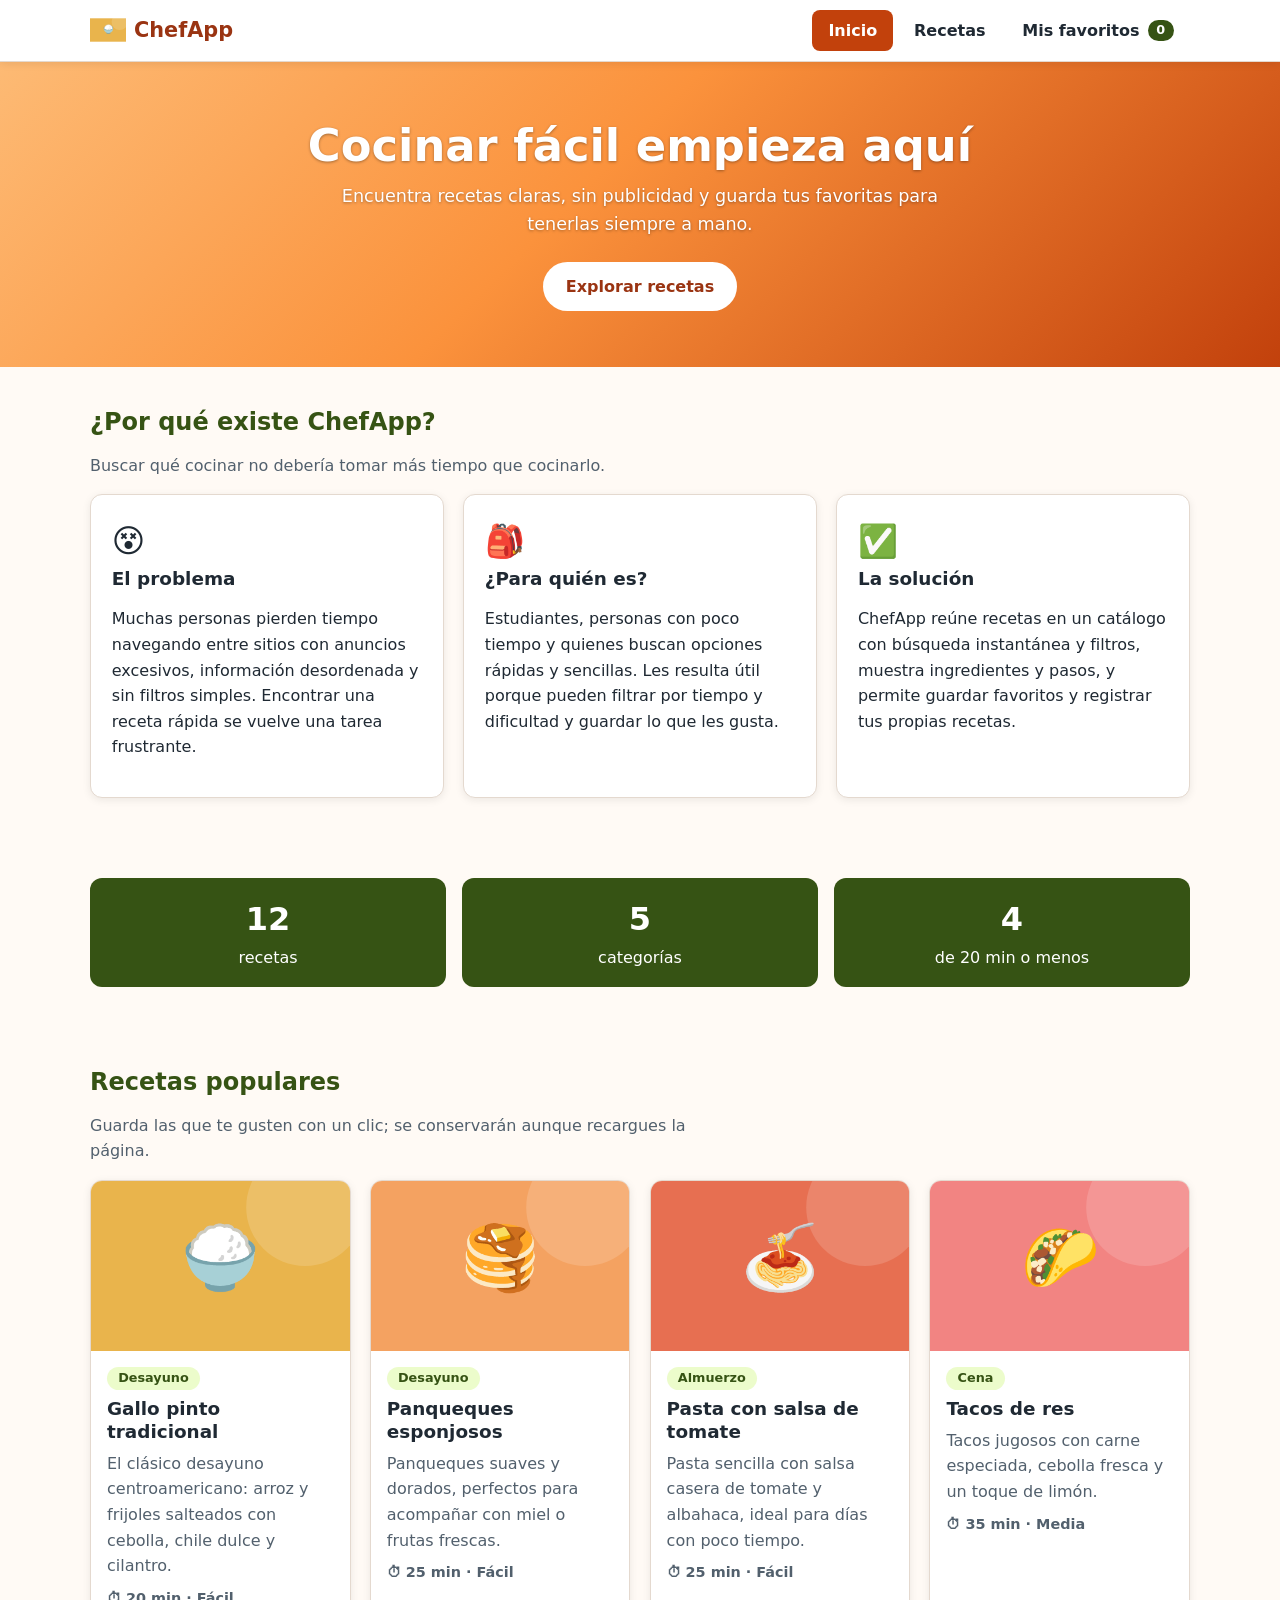
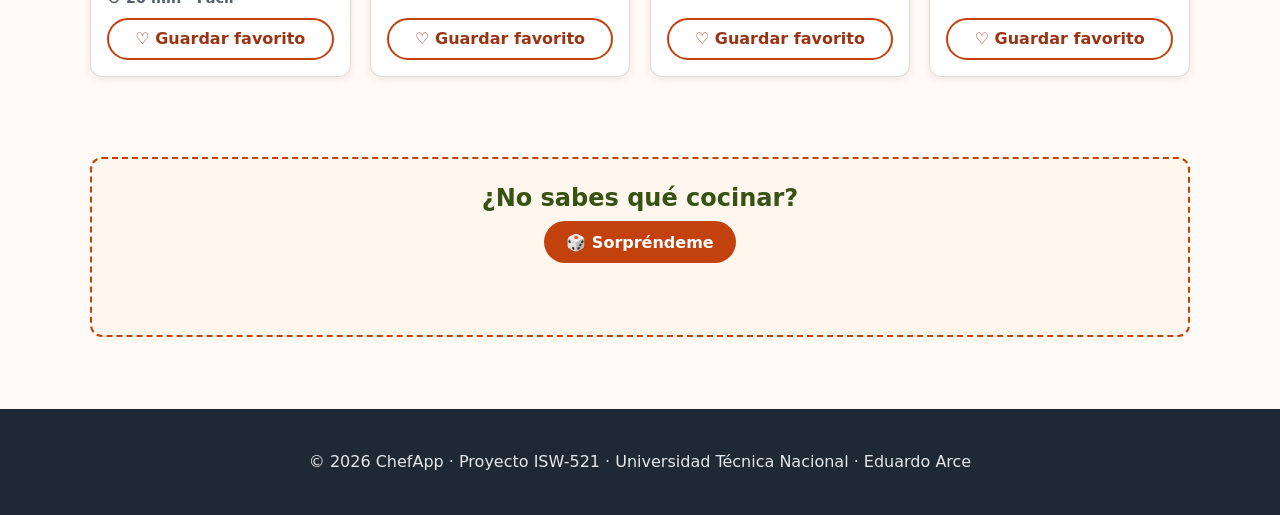
==== index.html @ 37026cea "Add favorites page and recipe catalog assets Co-authored-by: Copilot <223556219+Copilot@users.norepl" ====
<!DOCTYPE html>
<html lang="es">
<head>
  <meta charset="UTF-8">
  <meta name="viewport" content="width=device-width, initial-scale=1.0">
  <meta name="description" content="ChefApp: busca, filtra y guarda tus recetas favoritas en un solo lugar.">
  <title>ChefApp | Inicio</title>
  <link rel="stylesheet" href="css/styles.css">
</head>
<body>

  <!-- ENCABEZADO + NAVEGACIÓN (idéntico en las 3 páginas) -->
  <header class="encabezado">
    <div class="contenedor encabezado__barra">
      <a href="index.html" class="logo">
        <img src="assets/imagenes/gallo-pinto.svg" alt="Logo de ChefApp">
        ChefApp
      </a>
      <button type="button" id="menu-boton" class="menu-boton"
              aria-label="Abrir menú de navegación" aria-expanded="false" aria-controls="menu-principal">☰</button>
      <nav aria-label="Navegación principal" class="nav-envoltorio">
        <ul id="menu-principal" class="menu">
          <li><a href="index.html" aria-current="page" class="activo">Inicio</a></li>
          <li><a href="recetas.html">Recetas</a></li>
          <li><a href="favoritos.html">Mis favoritos <span class="insignia" id="contador-favoritos">0</span></a></li>
        </ul>
      </nav>
    </div>
  </header>

  <main>
    <!-- HERO -->
    <section class="hero" aria-labelledby="titulo-hero">
      <div class="contenedor">
        <h1 id="titulo-hero">Cocinar fácil empieza aquí</h1>
        <p>Encuentra recetas claras, sin publicidad y guarda tus favoritas para tenerlas siempre a mano.</p>
        <a href="recetas.html" class="btn">Explorar recetas</a>
      </div>
    </section>

    <!-- PROBLEMA, PÚBLICO Y SOLUCIÓN -->
    <section class="seccion contenedor" aria-labelledby="titulo-info">
      <h2 id="titulo-info">¿Por qué existe ChefApp?</h2>
      <p class="seccion__intro">Buscar qué cocinar no debería tomar más tiempo que cocinarlo.</p>
      <div class="rejilla rejilla--info">
        <article class="info">
          <div class="info__icono" aria-hidden="true">😵</div>
          <h3>El problema</h3>
          <p>Muchas personas pierden tiempo navegando entre sitios con anuncios excesivos, información
             desordenada y sin filtros simples. Encontrar una receta rápida se vuelve una tarea frustrante.</p>
        </article>
        <article class="info">
          <div class="info__icono" aria-hidden="true">🎒</div>
          <h3>¿Para quién es?</h3>
          <p>Estudiantes, personas con poco tiempo y quienes buscan opciones rápidas y sencillas.
             Les resulta útil porque pueden filtrar por tiempo y dificultad y guardar lo que les gusta.</p>
        </article>
        <article class="info">
          <div class="info__icono" aria-hidden="true">✅</div>
          <h3>La solución</h3>
          <p>ChefApp reúne recetas en un catálogo con búsqueda instantánea y filtros, muestra ingredientes
             y pasos, y permite guardar favoritos y registrar tus propias recetas.</p>
        </article>
      </div>
    </section>

    <!-- ESTADÍSTICAS (calculadas con JS desde el JSON) -->
    <section class="seccion contenedor" aria-label="Estadísticas del catálogo">
      <div class="estadisticas">
        <div class="estadistica"><strong id="stat-total">–</strong> recetas</div>
        <div class="estadistica"><strong id="stat-categorias">–</strong> categorías</div>
        <div class="estadistica"><strong id="stat-rapidas">–</strong> de 20 min o menos</div>
      </div>
    </section>

    <!-- RECETAS DESTACADAS (se generan desde recetas.json) -->
    <section class="seccion contenedor" aria-labelledby="titulo-destacadas">
      <h2 id="titulo-destacadas">Recetas populares</h2>
      <p class="seccion__intro">Guarda las que te gusten con un clic; se conservarán aunque recargues la página.</p>
      <div id="destacadas" class="rejilla rejilla--destacadas" aria-live="polite">
        <p class="mensaje mensaje--vacio">Cargando recetas…</p>
      </div>
    </section>

    <!-- INTERACCIÓN: ¿QUÉ COCINO HOY? -->
    <section class="seccion contenedor" aria-labelledby="titulo-azar">
      <div class="azar">
        <h2 id="titulo-azar">¿No sabes qué cocinar?</h2>
        <button type="button" id="btn-azar" class="btn">🎲 Sorpréndeme</button>
        <div id="resultado-azar" aria-live="polite"></div>
      </div>
    </section>
  </main>

  <!-- PIE DE PÁGINA -->
  <footer class="pie">
    <div class="contenedor">
      <p>© 2026 ChefApp · Proyecto ISW-521 · Universidad Técnica Nacional · Eduardo Arce</p>
    </div>
  </footer>

  <!-- Orden importante: storage.js primero, porque app.js lo usa -->
  <script src="js/storage.js"></script>
  <script src="js/app.js"></script>
</body>
</html>
---- css/styles.css ----
/* =====================================================
   styles.css — Estilos globales de ChefApp
   Mobile-first: el diseño base es para celular y se
   amplía con media queries para tablet y escritorio.
   ===================================================== */

/* ---------- 1. Variables (identidad visual única) ---------- */
:root {
  --color-primario: #c2410c;      /* naranja quemado: contraste AA con texto blanco */
  --color-primario-oscuro: #9a3412;
  --color-secundario: #365314;    /* verde oliva */
  --color-fondo: #fffaf5;
  --color-superficie: #ffffff;
  --color-texto: #1f2933;
  --color-texto-suave: #52606d;
  --color-borde: #e4d9cf;
  --color-exito: #166534;
  --color-error: #b91c1c;
  --color-aviso: #92400e;
  --radio: 12px;
  --sombra: 0 2px 8px rgba(0, 0, 0, 0.08);
  --fuente: "Segoe UI", system-ui, -apple-system, Roboto, Arial, sans-serif;
}

/* ---------- 2. Reset y base ---------- */
*, *::before, *::after { box-sizing: border-box; }
body {
  margin: 0;
  font-family: var(--fuente);
  color: var(--color-texto);
  background: var(--color-fondo);
  line-height: 1.6;
  display: flex;
  flex-direction: column;
  min-height: 100vh;       /* el footer queda abajo aunque haya poco contenido */
}
main { flex: 1; }
img { max-width: 100%; display: block; }
h1, h2, h3 { line-height: 1.25; margin: 0 0 0.5rem; }
h1 { font-size: 2rem; }
h2 { font-size: 1.5rem; color: var(--color-secundario); }
h3 { font-size: 1.15rem; }
a { color: var(--color-primario-oscuro); }
:focus-visible { outline: 3px solid #1d4ed8; outline-offset: 2px; } /* accesibilidad teclado */

.contenedor { width: min(1100px, 92%); margin-inline: auto; }
.seccion { padding: 2.5rem 0; }
.seccion__intro { color: var(--color-texto-suave); max-width: 60ch; }

/* ---------- 3. Header y navegación ---------- */
.encabezado {
  position: sticky; top: 0; z-index: 50;   /* siempre visible */
  background: var(--color-superficie);
  border-bottom: 1px solid var(--color-borde);
  box-shadow: var(--sombra);
}
.encabezado__barra {
  display: flex; align-items: center; justify-content: space-between;
  padding: 0.6rem 0; flex-wrap: wrap; gap: 0.5rem;
}
.logo { display: flex; align-items: center; gap: 0.5rem; text-decoration: none;
        font-weight: 700; font-size: 1.3rem; color: var(--color-primario-oscuro); }
.logo img { width: 36px; height: 36px; }

.menu-boton {
  background: none; border: 2px solid var(--color-borde); border-radius: 8px;
  font-size: 1.3rem; padding: 0.2rem 0.6rem; cursor: pointer;
}
.nav-envoltorio { width: 100%; }
.menu { display: none; width: 100%; list-style: none; margin: 0; padding: 0; }
.menu.abierto { display: block; }
.menu a {
  display: flex; justify-content: space-between; align-items: center; gap: 0.5rem;
  padding: 0.7rem 0.5rem; text-decoration: none; color: var(--color-texto);
  border-radius: 8px; font-weight: 600;
}
.menu a:hover { background: #fdeee3; }
.menu a.activo { background: var(--color-primario); color: #fff; }  /* página activa */
.insignia {
  background: var(--color-secundario); color: #fff; border-radius: 999px;
  padding: 0 0.55rem; font-size: 0.8rem;
}

/* ---------- 4. Botones ---------- */
.btn {
  display: inline-block; border: 2px solid transparent; border-radius: 999px;
  padding: 0.6rem 1.3rem; font-size: 1rem; font-weight: 700; cursor: pointer;
  text-decoration: none; text-align: center; font-family: inherit;
  background: var(--color-primario); color: #fff;
  transition: background 0.2s, transform 0.1s;
}
.btn:hover { background: var(--color-primario-oscuro); }
.btn:active { transform: scale(0.97); }
.btn--secundario { background: transparent; color: var(--color-primario-oscuro); border-color: var(--color-primario); }
.btn--secundario:hover { background: #fdeee3; }
.btn--peligro { background: var(--color-error); }
.btn--peligro:hover { background: #991b1b; }
.btn--fav { width: 100%; margin-top: 0.5rem; background: #fff; color: var(--color-primario-oscuro); border-color: var(--color-primario); }
.btn--fav.activo { background: var(--color-primario); color: #fff; }

/* ---------- 5. Hero ---------- */
.hero {
  background: linear-gradient(135deg, #fdba74 0%, #fb923c 45%, #c2410c 100%);
  color: #fff; padding: 3.5rem 0; text-align: center;
}
.hero h1 { font-size: 2.2rem; text-shadow: 0 1px 3px rgba(0,0,0,0.35); }
.hero p { max-width: 55ch; margin: 0.5rem auto 1.5rem; font-size: 1.1rem; text-shadow: 0 1px 3px rgba(0,0,0,0.35); }
.hero .btn { background: #fff; color: var(--color-primario-oscuro); }
.hero .btn:hover { background: #ffedd5; }

/* ---------- 6. Rejillas (Grid) y tarjetas ---------- */
.rejilla { display: grid; gap: 1.2rem; grid-template-columns: 1fr; }
.tarjeta {
  background: var(--color-superficie); border: 1px solid var(--color-borde);
  border-radius: var(--radio); overflow: hidden; box-shadow: var(--sombra);
  display: flex; flex-direction: column;
  transition: transform 0.2s, box-shadow 0.2s;
}
.tarjeta:hover { transform: translateY(-4px); box-shadow: 0 8px 18px rgba(0,0,0,0.12); }
.tarjeta img { width: 100%; height: 170px; object-fit: cover; }
.tarjeta__cuerpo { padding: 1rem; display: flex; flex-direction: column; flex: 1; }
.tarjeta__cuerpo p { margin: 0 0 0.5rem; color: var(--color-texto-suave); }
.tarjeta__meta { font-size: 0.9rem; font-weight: 600; }
.tarjeta__cuerpo .btn--fav { margin-top: auto; }
.etiqueta {
  align-self: flex-start; background: #ecfccb; color: var(--color-secundario);
  border-radius: 999px; padding: 0.1rem 0.7rem; font-size: 0.8rem; font-weight: 700; margin-bottom: 0.4rem;
}

/* Tarjetas de información (problema / público / solución) */
.info { background: var(--color-superficie); border: 1px solid var(--color-borde);
        border-radius: var(--radio); padding: 1.3rem; box-shadow: var(--sombra); }
.info__icono { font-size: 2rem; }

/* Estadísticas */
.estadisticas { display: grid; gap: 1rem; grid-template-columns: repeat(3, 1fr); text-align: center; }
.estadistica { background: var(--color-secundario); color: #fff; border-radius: var(--radio); padding: 1rem 0.5rem; }
.estadistica strong { display: block; font-size: 2rem; }

/* Bloque "¿Qué cocino hoy?" */
.azar { background: #fff7ed; border: 2px dashed var(--color-primario); border-radius: var(--radio);
        padding: 1.5rem; text-align: center; }
.azar #resultado-azar { margin-top: 1rem; min-height: 2rem; }

/* ---------- 7. Mensajes, formularios y toasts (se usarán en fases siguientes) ---------- */
.mensaje { padding: 0.8rem 1rem; border-radius: 8px; font-weight: 600; }
.mensaje--error { background: #fee2e2; color: var(--color-error); }
.mensaje--vacio { background: #f1f5f9; color: var(--color-texto-suave); text-align: center; }

label { display: block; font-weight: 600; margin-bottom: 0.25rem; }
input, select, textarea {
  width: 100%; padding: 0.6rem 0.8rem; font-size: 1rem; font-family: inherit;
  border: 2px solid var(--color-borde); border-radius: 8px; background: #fff;
}
input:focus, select:focus, textarea:focus { border-color: var(--color-primario); }
.campo { margin-bottom: 1rem; }
.campo__error { color: var(--color-error); font-size: 0.9rem; min-height: 1.2rem; margin: 0.2rem 0 0; }
input.invalido, select.invalido, textarea.invalido { border-color: var(--color-error); }
input.valido, select.valido, textarea.valido { border-color: var(--color-exito); }

#toast-contenedor { position: fixed; bottom: 1rem; right: 1rem; left: 1rem; z-index: 100;
                    display: flex; flex-direction: column; gap: 0.5rem; align-items: flex-end; }
.toast { color: #fff; padding: 0.7rem 1.1rem; border-radius: 8px; font-weight: 600;
         box-shadow: 0 4px 12px rgba(0,0,0,0.25); animation: entrar 0.25s ease; }
.toast--exito { background: var(--color-exito); }
.toast--error { background: var(--color-error); }
.toast--aviso { background: var(--color-aviso); }
@keyframes entrar { from { opacity: 0; transform: translateY(10px); } to { opacity: 1; transform: none; } }

/* ---------- 7b. Filtros, resumen y modal (recetas.html) ---------- */
.visualmente-oculto { position: absolute; width: 1px; height: 1px; overflow: hidden; clip: rect(0 0 0 0); white-space: nowrap; }
.filtros {
  display: grid; gap: 0.5rem 1rem; grid-template-columns: 1fr;
  background: var(--color-superficie); border: 1px solid var(--color-borde);
  border-radius: var(--radio); padding: 1rem; margin: 1.2rem 0; box-shadow: var(--sombra);
}
.filtros .campo { margin-bottom: 0; }
.campo--accion { display: flex; align-items: flex-end; }
.campo--accion .btn { width: 100%; }
.resumen { font-weight: 600; color: var(--color-secundario); margin: 0 0 1rem; }
.btn--detalle { width: 100%; margin-top: 0.5rem; padding: 0.45rem 1rem; }

dialog {
  width: min(640px, 94vw); max-height: 90vh; overflow-y: auto;
  border: none; border-radius: var(--radio); padding: 1.2rem; position: relative;
}
dialog::backdrop { background: rgba(0, 0, 0, 0.55); }
dialog img { width: 100%; height: 180px; object-fit: cover; border-radius: 8px; margin-bottom: 0.8rem; }
.modal__cerrar {
  position: sticky; top: 0; float: right; z-index: 2; width: 2.4rem; height: 2.4rem;
  border-radius: 50%; border: none; background: var(--color-texto); color: #fff;
  font-size: 1rem; cursor: pointer;
}
.lista { padding-left: 1.3rem; margin: 0 0 1rem; }
.lista li { margin-bottom: 0.3rem; }

/* ---------- 7c. Página de gestión (favoritos.html) ---------- */
.estadisticas--4 { grid-template-columns: repeat(2, 1fr); margin: 1.2rem 0; }
.gestion { display: grid; gap: 1.5rem; grid-template-columns: 1fr; align-items: start; }
.gestion .rejilla { grid-template-columns: repeat(auto-fill, minmax(240px, 1fr)); }
.gestion__listas { display: grid; gap: 2rem; }
.panel { background: var(--color-superficie); border: 1px solid var(--color-borde);
         border-radius: var(--radio); padding: 1.3rem; box-shadow: var(--sombra); }
.campo-doble { display: grid; gap: 0 1rem; grid-template-columns: 1fr 1fr; }
.campo__ayuda { font-size: 0.85rem; color: var(--color-texto-suave); margin: 0.2rem 0 0; }
textarea { resize: vertical; }
.acciones-form { display: flex; flex-wrap: wrap; gap: 0.6rem; margin-top: 0.5rem; }
.seccion__cabecera { display: flex; flex-wrap: wrap; align-items: center;
                     justify-content: space-between; gap: 0.5rem; margin-bottom: 0.8rem; }
.seccion__cabecera h2 { margin: 0; }
.btn--chico { padding: 0.35rem 1rem; font-size: 0.9rem; }
.btn:disabled { opacity: 0.45; cursor: not-allowed; }
.btn:disabled:hover { background: transparent; }
.etiquetas { display: flex; flex-wrap: wrap; gap: 0.4rem; margin-bottom: 0.4rem; }
.etiquetas .etiqueta { margin-bottom: 0; }
.etiqueta--ok { background: var(--color-exito); color: #fff; }
.tarjeta__acciones { display: flex; flex-direction: column; gap: 0.5rem; margin-top: auto; padding-top: 0.5rem; }
.tarjeta__acciones .btn { width: 100%; padding: 0.45rem 1rem; }
.tarjeta__acciones .btn--fav { margin-top: 0; }
.btn--secundario.activo-ok { background: #dcfce7; border-color: var(--color-exito); color: var(--color-exito); }
.detalle { margin: 0.3rem 0 0.5rem; }
.detalle summary { cursor: pointer; font-weight: 600; color: var(--color-primario-oscuro); }
.detalle h4 { margin: 0.6rem 0 0.2rem; }
#modal-confirmar { width: min(420px, 92vw); }
#modal-confirmar h2 { margin-top: 0; }

/* ---------- 8. Footer ---------- */
.pie { background: #1f2933; color: #e5e7eb; padding: 1.5rem 0; text-align: center; margin-top: 2rem; }
.pie a { color: #fdba74; }

/* ---------- 9. Media queries (responsive) ---------- */
/* Tablet */
@media (min-width: 640px) {
  .rejilla { grid-template-columns: repeat(2, 1fr); }
  .filtros { grid-template-columns: repeat(2, 1fr); }
  .campo--buscar { grid-column: 1 / -1; }
  .estadisticas--4 { grid-template-columns: repeat(4, 1fr); }
  .hero h1 { font-size: 2.8rem; }
}
/* Escritorio */
@media (min-width: 900px) {
  .menu-boton { display: none; }
  .nav-envoltorio { width: auto; }
  .menu { display: flex; width: auto; gap: 0.3rem; }
  .menu a { padding: 0.5rem 1rem; }
  .rejilla { grid-template-columns: repeat(3, 1fr); }
  .rejilla--info { grid-template-columns: repeat(3, 1fr); }
  .filtros { grid-template-columns: repeat(4, 1fr); }
  .gestion { grid-template-columns: 380px 1fr; }
  .campo--accion { grid-column: 1 / -1; justify-content: flex-end; }
  .campo--accion .btn { width: auto; }
  #toast-contenedor { left: auto; }
}
@media (min-width: 1100px) {
  .rejilla--destacadas { grid-template-columns: repeat(4, 1fr); }
}
/* Respeta a usuarios que prefieren menos animación */
@media (prefers-reduced-motion: reduce) {
  * { animation: none !important; transition: none !important; }
}
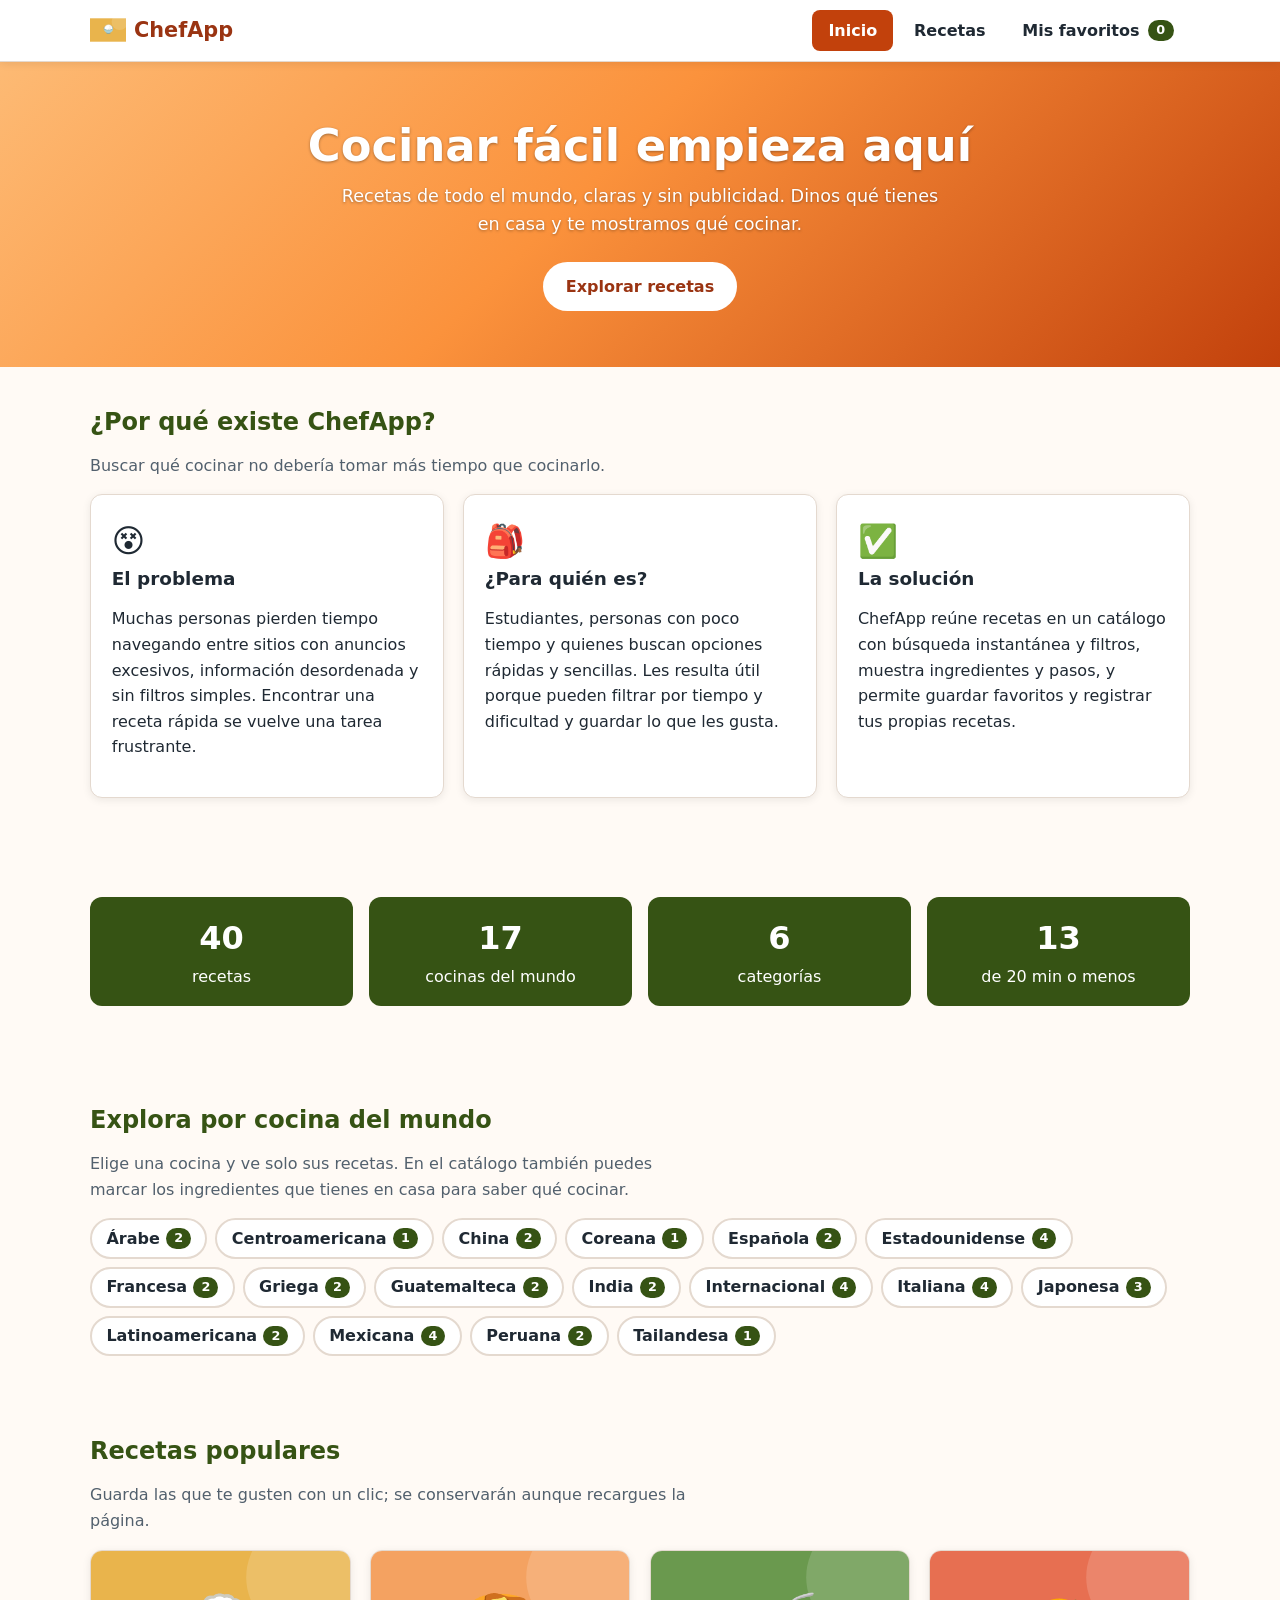
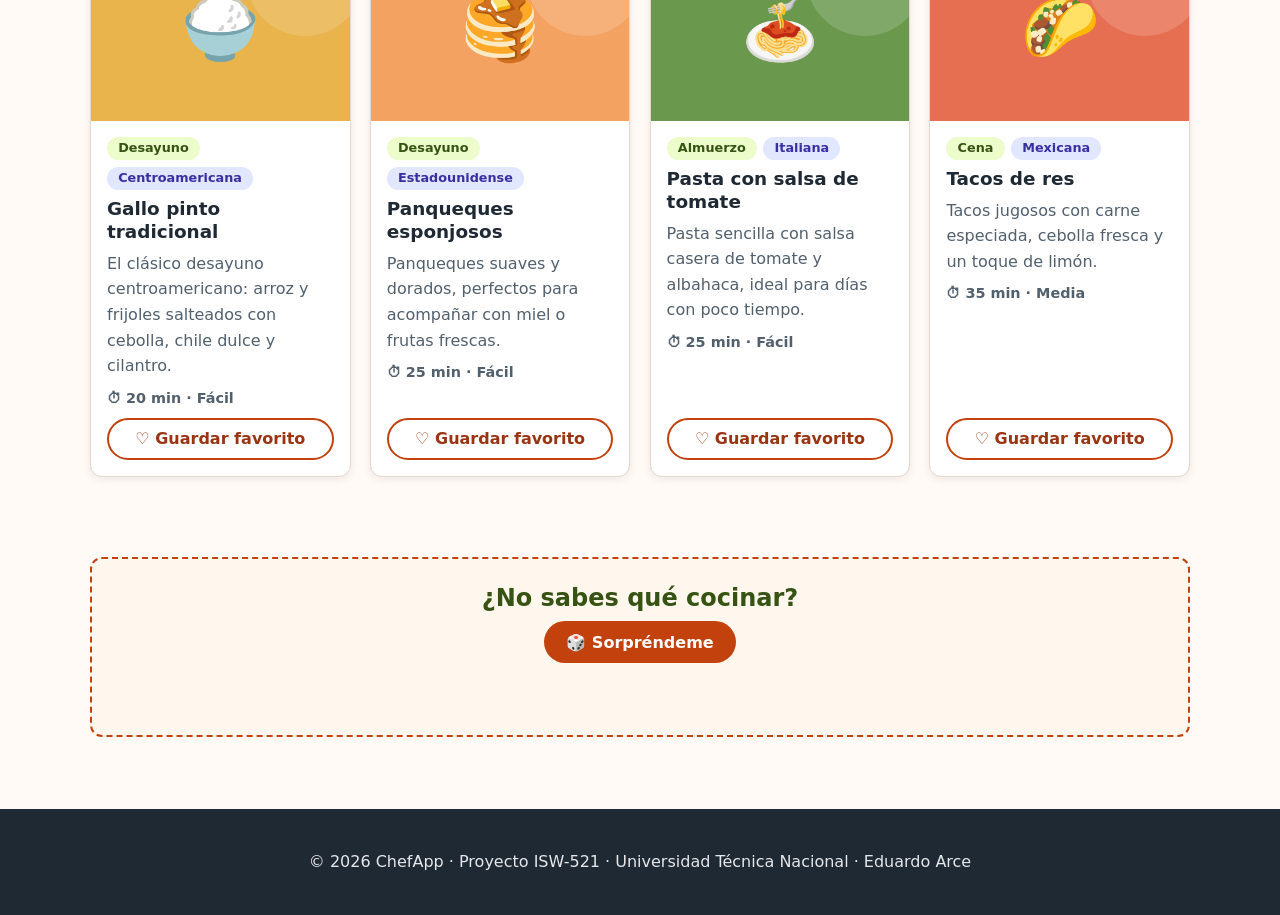
==== commit ee613544: "feat: import final ChefApp catalog Co-authored-by: Copilot <223556219+Copilot@users.noreply.github.c" ====
--- a/index.html
+++ b/index.html
@@ -33,7 +33,7 @@
     <section class="hero" aria-labelledby="titulo-hero">
       <div class="contenedor">
         <h1 id="titulo-hero">Cocinar fácil empieza aquí</h1>
-        <p>Encuentra recetas claras, sin publicidad y guarda tus favoritas para tenerlas siempre a mano.</p>
+        <p>Recetas de todo el mundo, claras y sin publicidad. Dinos qué tienes en casa y te mostramos qué cocinar.</p>
         <a href="recetas.html" class="btn">Explorar recetas</a>
       </div>
     </section>
@@ -66,11 +66,20 @@
 
     <!-- ESTADÍSTICAS (calculadas con JS desde el JSON) -->
     <section class="seccion contenedor" aria-label="Estadísticas del catálogo">
-      <div class="estadisticas">
+      <div class="estadisticas estadisticas--4">
         <div class="estadistica"><strong id="stat-total">–</strong> recetas</div>
+        <div class="estadistica"><strong id="stat-cocinas">–</strong> cocinas del mundo</div>
         <div class="estadistica"><strong id="stat-categorias">–</strong> categorías</div>
         <div class="estadistica"><strong id="stat-rapidas">–</strong> de 20 min o menos</div>
       </div>
+    </section>
+
+    <!-- EXPLORAR POR COCINA (se genera desde recetas.json) -->
+    <section class="seccion contenedor" aria-labelledby="titulo-cocinas">
+      <h2 id="titulo-cocinas">Explora por cocina del mundo</h2>
+      <p class="seccion__intro">Elige una cocina y ve solo sus recetas. En el catálogo también puedes marcar
+         los ingredientes que tienes en casa para saber qué cocinar.</p>
+      <div id="lista-cocinas" class="chips-cocina"></div>
     </section>
 
     <!-- RECETAS DESTACADAS (se generan desde recetas.json) -->
@@ -101,6 +110,7 @@
 
   <!-- Orden importante: storage.js primero, porque app.js lo usa -->
   <script src="js/storage.js"></script>
+  <script src="js/filtros.js"></script>
   <script src="js/app.js"></script>
 </body>
 </html>
--- a/css/styles.css
+++ b/css/styles.css
@@ -224,6 +224,44 @@
 #modal-confirmar { width: min(420px, 92vw); }
 #modal-confirmar h2 { margin-top: 0; }
 
+/* ---------- 7d. Cocinas y despensa ---------- */
+input[type="checkbox"] { width: auto; }
+.etiqueta--cocina { background: #e0e7ff; color: #3730a3; }
+.chips-cocina { display: flex; flex-wrap: wrap; gap: 0.5rem; margin-top: 0.8rem; }
+.chip-cocina {
+  display: inline-flex; align-items: center; gap: 0.4rem; text-decoration: none;
+  background: var(--color-superficie); border: 2px solid var(--color-borde); border-radius: 999px;
+  padding: 0.35rem 0.9rem; font-weight: 600; color: var(--color-texto);
+  transition: border-color 0.2s, background 0.2s;
+}
+.chip-cocina span { background: var(--color-secundario); color: #fff; border-radius: 999px; padding: 0 0.5rem; font-size: 0.8rem; }
+.chip-cocina:hover { border-color: var(--color-primario); background: #fdeee3; }
+
+.despensa { background: var(--color-superficie); border: 1px solid var(--color-borde);
+            border-radius: var(--radio); padding: 1rem 1.2rem; margin: 0 0 1.2rem; box-shadow: var(--sombra); }
+.despensa h2 { margin-bottom: 0.2rem; }
+.chips { display: flex; flex-wrap: wrap; gap: 0.4rem; margin: 0.8rem 0; min-height: 2rem; }
+.chip {
+  background: var(--color-secundario); color: #fff; border: none; border-radius: 999px;
+  padding: 0.25rem 0.8rem; font-size: 0.9rem; font-weight: 600; cursor: pointer; font-family: inherit;
+}
+.chip:hover { background: #1f3009; }
+.despensa__panel { margin: 0.5rem 0 1rem; }
+.despensa__panel summary { cursor: pointer; font-weight: 700; color: var(--color-primario-oscuro); margin-bottom: 0.6rem; }
+.despensa__lista { border: 1px solid var(--color-borde); border-radius: 8px; padding: 0.6rem; margin: 0; }
+.despensa__lista legend { font-size: 0.85rem; color: var(--color-texto-suave); padding: 0 0.4rem; }
+.ingredientes { list-style: none; margin: 0; padding: 0; max-height: 14rem; overflow-y: auto;
+                display: grid; grid-template-columns: repeat(auto-fill, minmax(10.5rem, 1fr)); gap: 0.2rem 0.6rem; }
+.ingredientes li[hidden] { display: none; }
+.ingrediente { display: flex; align-items: center; gap: 0.4rem; font-weight: 400; margin: 0;
+               padding: 0.25rem 0.3rem; border-radius: 6px; cursor: pointer; }
+.ingrediente:hover { background: #fdeee3; }
+.despensa__controles { display: grid; gap: 0.8rem; grid-template-columns: 1fr; align-items: end; }
+.despensa__controles .campo { margin-bottom: 0; }
+.despensa-info { font-size: 0.9rem; font-weight: 600; color: var(--color-aviso); background: #fffbeb;
+                 border-radius: 8px; padding: 0.3rem 0.6rem; margin: 0 0 0.5rem; }
+.despensa-info--ok { color: var(--color-exito); background: #dcfce7; }
+
 /* ---------- 8. Footer ---------- */
 .pie { background: #1f2933; color: #e5e7eb; padding: 1.5rem 0; text-align: center; margin-top: 2rem; }
 .pie a { color: #fdba74; }
@@ -235,6 +273,7 @@
   .filtros { grid-template-columns: repeat(2, 1fr); }
   .campo--buscar { grid-column: 1 / -1; }
   .estadisticas--4 { grid-template-columns: repeat(4, 1fr); }
+  .despensa__controles { grid-template-columns: 1fr auto; }
   .hero h1 { font-size: 2.8rem; }
 }
 /* Escritorio */
